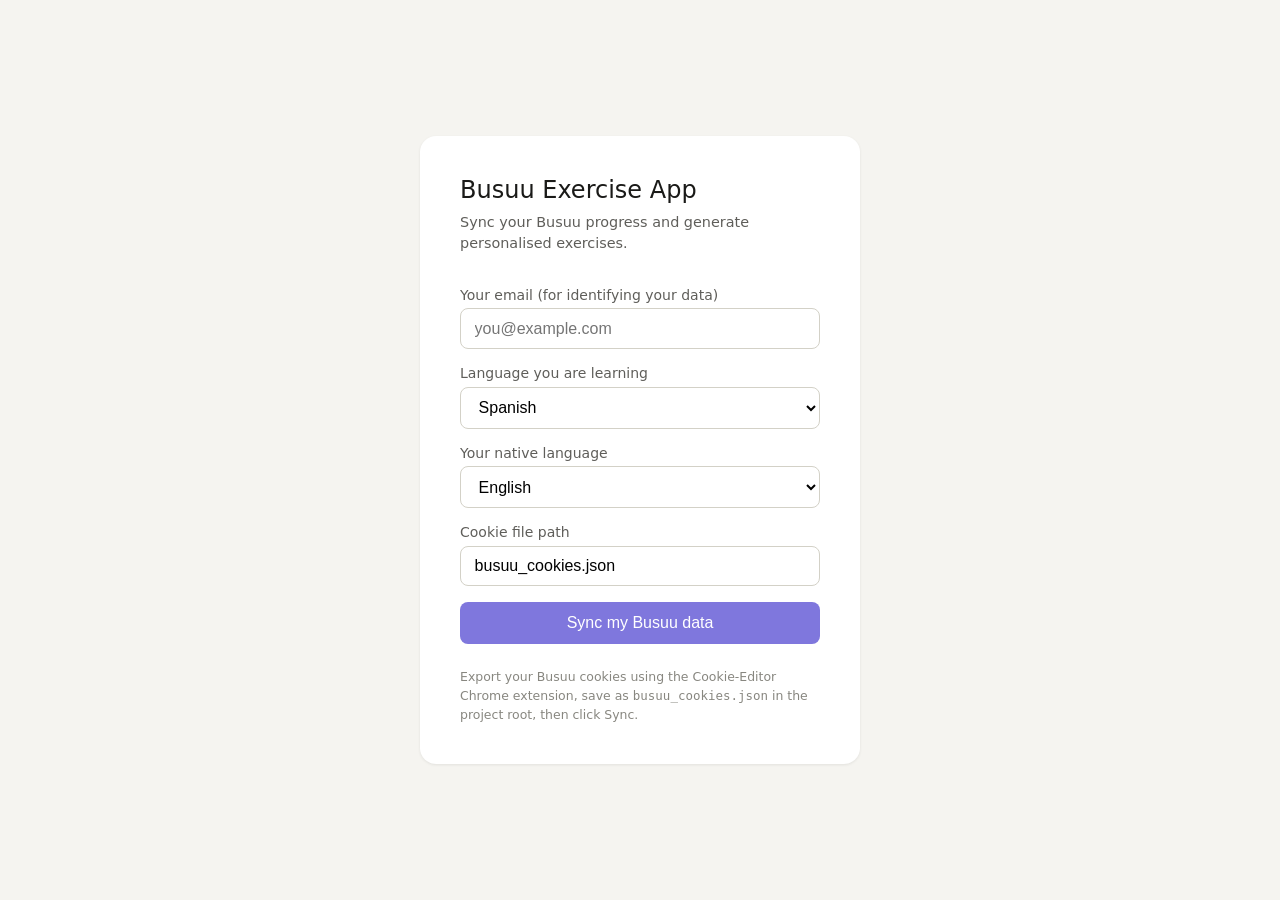
==== frontend/templates/index.html @ 44b7c715 "Initial commit with project improvements - Added .gitignore (credentials, venv, cache, junk files) -" ====
<!DOCTYPE html>
<html lang="en">
<head>
  <meta charset="UTF-8">
  <meta name="viewport" content="width=device-width, initial-scale=1.0">
  <title>Busuu Exercise App</title>
  <style>
    *, *::before, *::after { box-sizing: border-box; margin: 0; padding: 0; }
    body {
      font-family: system-ui, -apple-system, sans-serif;
      background: #f5f4f0; color: #1a1a18;
      min-height: 100vh; display: flex;
      align-items: center; justify-content: center; padding: 2rem;
    }
    .card { background: #fff; border-radius: 16px; padding: 2.5rem; max-width: 440px; width: 100%; box-shadow: 0 1px 3px rgba(0,0,0,.08); }
    h1 { font-size: 1.5rem; font-weight: 500; margin-bottom: .5rem; }
    p.sub { color: #5f5e5a; font-size: .9rem; margin-bottom: 2rem; line-height: 1.5; }
    label { display: block; font-size: .875rem; color: #5f5e5a; margin-bottom: .35rem; }
    input, select {
      display: block; width: 100%;
      padding: .65rem .85rem;
      border: 1px solid #d3d1c7;
      border-radius: 8px;
      font-size: 1rem;
      margin-bottom: 1rem;
      outline: none;
      background: #fff;
      transition: border-color .15s;
    }
    input:focus, select:focus { border-color: #7f77dd; }
    button { width: 100%; padding: .75rem; background: #7f77dd; color: #fff; border: none; border-radius: 8px; font-size: 1rem; font-weight: 500; cursor: pointer; transition: background .15s; }
    button:hover { background: #534ab7; }
    button:disabled { background: #b4b2a9; cursor: not-allowed; }
    .status { margin-top: 1.25rem; padding: .75rem 1rem; border-radius: 8px; font-size: .875rem; display: none; }
    .status.info    { background: #e6f1fb; color: #0c447c; display: block; }
    .status.success { background: #eaf3de; color: #27500a; display: block; }
    .status.error   { background: #fcebeb; color: #791f1f; display: block; }
    .note { font-size: .78rem; color: #888780; margin-top: 1.5rem; line-height: 1.5; }
  </style>
</head>
<body>
  <div class="card">
    <h1>Busuu Exercise App</h1>
    <p class="sub">Sync your Busuu progress and generate personalised exercises.</p>

    <label for="email">Your email (for identifying your data)</label>
    <input type="email" id="email" placeholder="you@example.com">

    <label for="language">Language you are learning</label>
    <select id="language">
      <option value="es">Spanish</option>
      <option value="fr">French</option>
      <option value="de">German</option>
      <option value="it">Italian</option>
      <option value="pt">Portuguese</option>
      <option value="zh">Chinese</option>
      <option value="ja">Japanese</option>
      <option value="ar">Arabic</option>
      <option value="tr">Turkish</option>
      <option value="pl">Polish</option>
    </select>

    <label for="native_language">Your native language</label>
    <select id="native_language">
      <option value="en">English</option>
      <option value="ru">Russian</option>
      <option value="de">German</option>
      <option value="fr">French</option>
      <option value="it">Italian</option>
      <option value="pt">Portuguese</option>
      <option value="zh">Chinese</option>
      <option value="ja">Japanese</option>
      <option value="ar">Arabic</option>
      <option value="tr">Turkish</option>
      <option value="pl">Polish</option>
      <option value="uk">Ukrainian</option>
    </select>

    <label for="cookie_file">Cookie file path</label>
    <input type="text" id="cookie_file" value="busuu_cookies.json">

    <button id="sync-btn" onclick="startSync()">Sync my Busuu data</button>
    <div class="status" id="status-box"></div>

    <p class="note">Export your Busuu cookies using the Cookie-Editor Chrome extension, save as <code>busuu_cookies.json</code> in the project root, then click Sync.</p>
  </div>

  <script>
    async function startSync() {
      const email       = document.getElementById('email').value.trim();
      const language    = document.getElementById('language').value;
      const cookie_file = document.getElementById('cookie_file').value.trim();
      const btn         = document.getElementById('sync-btn');
      const native_language = document.getElementById('native_language').value;

      if (!email) { showStatus('Please enter your email.', 'error'); return; }

      btn.disabled = true;
      btn.textContent = 'Syncing…';
      showStatus('Fetching your Busuu data…', 'info');

      try {
        const res = await fetch('/api/sync', {
          method: 'POST',
          headers: { 'Content-Type': 'application/json' },
          body: JSON.stringify({ email, cookie_file, language, native_language}),
        });
        const data = await res.json();
        if (!res.ok) {
        var msg = data.detail || 'Sync failed';
        if (res.status === 401) {
          msg = 'Session expired — please log into busuu.com, re-export cookies with Cookie-Editor, run <code>pbpaste > busuu_cookies.json</code> and try again.';
        }
        showStatus(msg, 'error'); 
             } else {
          showStatus(`Synced! ${data.vocab_synced} vocab items · ${data.grammar_synced} grammar topics.`, 'success');
          setTimeout(() => window.location.href = `/dashboard?email=${encodeURIComponent(email)}`, 1500);
        }
      } catch (err) {
        showStatus('Network error — is the server running?', 'error');
      } finally {
        btn.disabled = false;
        btn.textContent = 'Sync my Busuu data';
      }
    }

    function showStatus(msg, type) {
      const el = document.getElementById('status-box');
      el.innerHTML = msg;
      el.className = `status ${type}`;
    }
  </script>
</body>
</html>
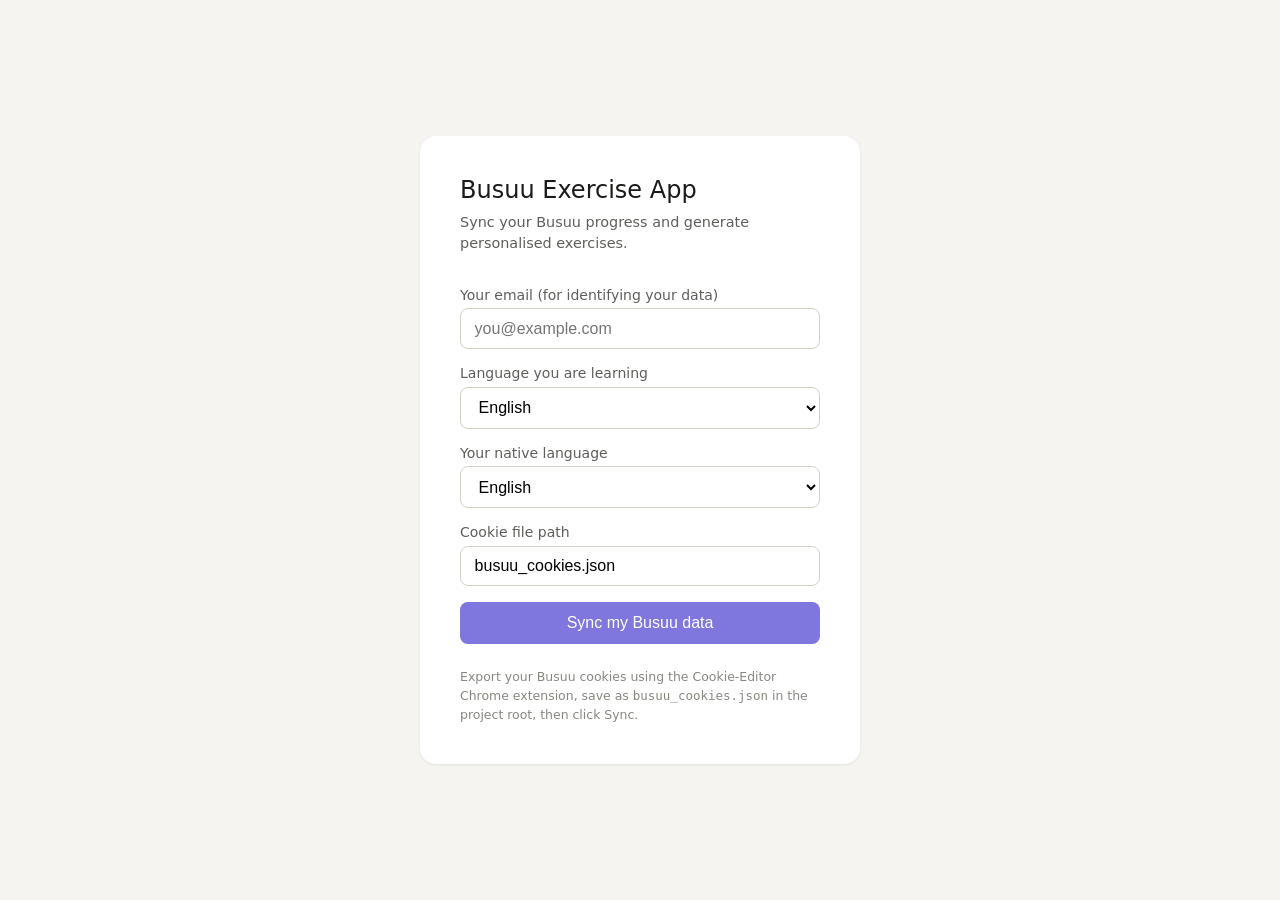
==== commit aecdcb1d: "cert_level renamed, languages added to dashboard" ====
--- a/frontend/templates/index.html
+++ b/frontend/templates/index.html
@@ -48,9 +48,11 @@
 
     <label for="language">Language you are learning</label>
     <select id="language">
+      <option value="en">English</option>
       <option value="es">Spanish</option>
       <option value="fr">French</option>
       <option value="de">German</option>
+      <option value="ru">Russian</option>
       <option value="it">Italian</option>
       <option value="pt">Portuguese</option>
       <option value="zh">Chinese</option>
@@ -73,7 +75,6 @@
       <option value="ar">Arabic</option>
       <option value="tr">Turkish</option>
       <option value="pl">Polish</option>
-      <option value="uk">Ukrainian</option>
     </select>
 
     <label for="cookie_file">Cookie file path</label>
